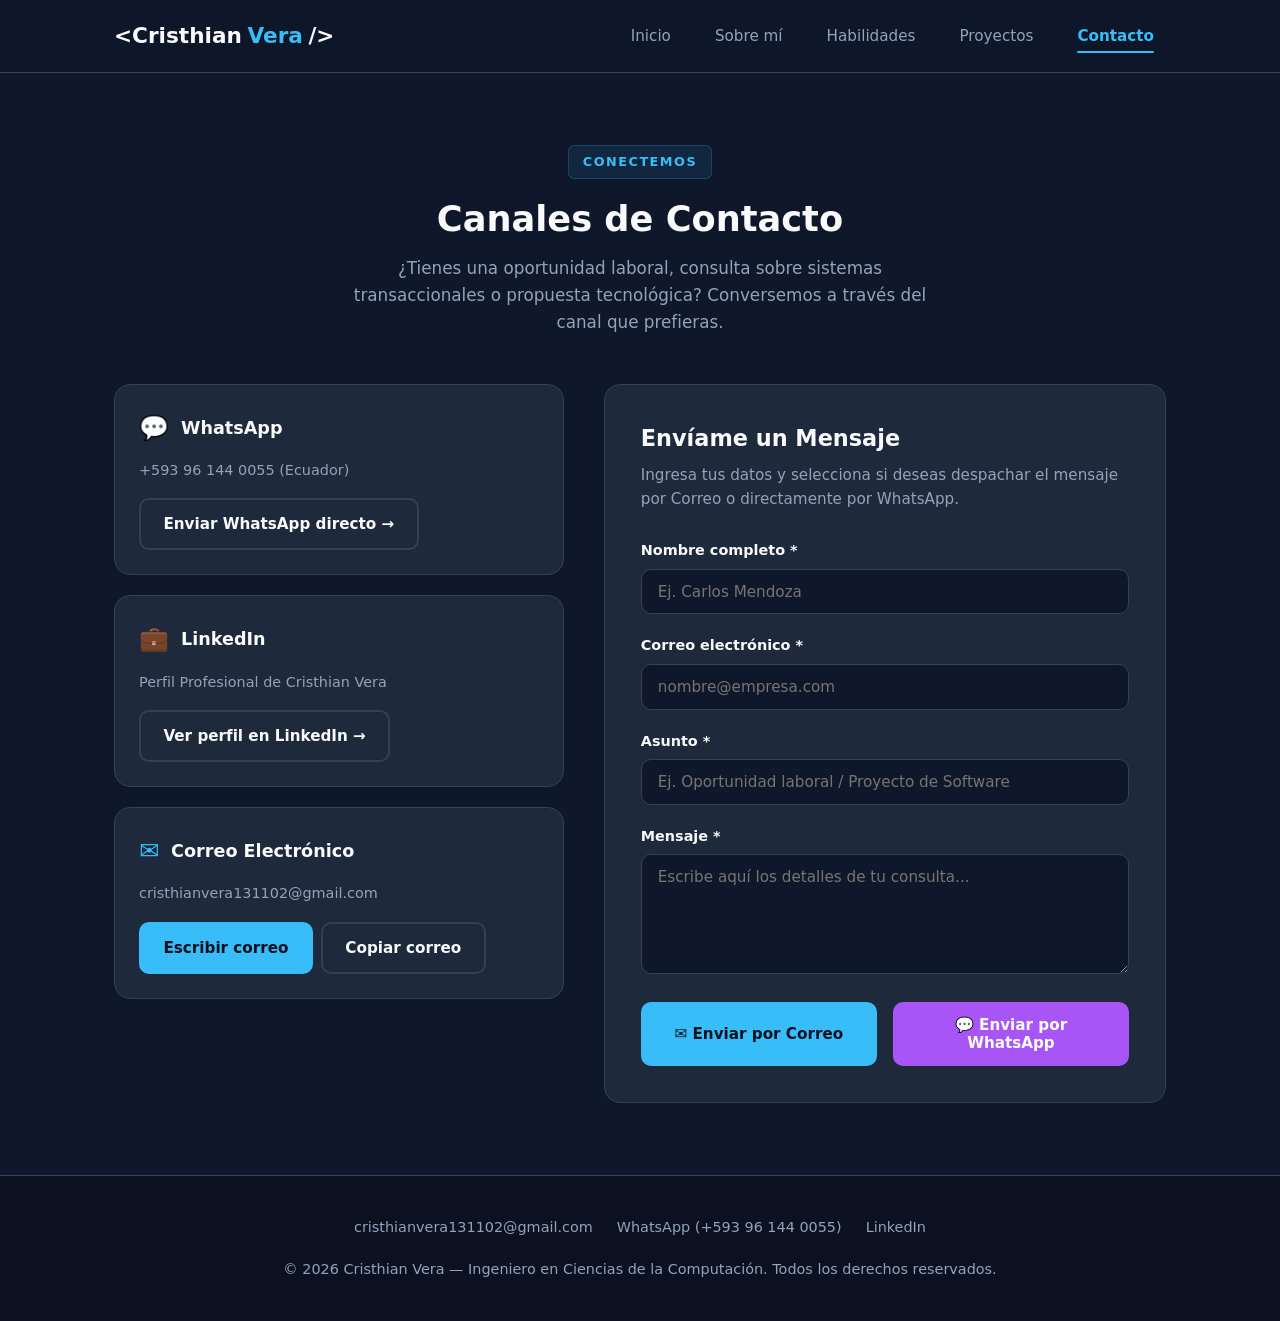
==== contact.html @ 059e5044 "Initial commit: proyecto portafolio" ====
<!DOCTYPE html>
<html lang="es">
<head>
  <meta charset="UTF-8">
  <meta name="viewport" content="width=device-width, initial-scale=1.0">
  <meta name="description" content="Contacta a Cristhian Vera, Ingeniero en Ciencias de la Computación, mediante WhatsApp, correo o LinkedIn.">
  <title>Contacto | Cristhian Vera - Portafolio</title>

  <!-- Hojas de estilo oficiales -->
  <link rel="stylesheet" href="css/global.css">
  <link rel="stylesheet" href="css/pages.css">
</head>
<body>

  <!-- ======================================================================
       ENCABEZADO Y NAVEGACIÓN COMPARTIDA (Idéntico en las 5 páginas)
       ====================================================================== -->
  <header class="site-header">
    <nav class="navbar container">
      <a href="index.html" class="logo">
        &lt;Cristhian<span class="logo-accent">Vera</span>/&gt;
      </a>

      <button class="menu-toggle" id="menu-toggle" aria-label="Abrir menú de navegación" aria-expanded="false">
        ☰
      </button>

      <ul class="nav-menu" id="nav-menu">
        <li><a href="index.html" class="nav-link">Inicio</a></li>
        <li><a href="about.html" class="nav-link">Sobre mí</a></li>
        <li><a href="skills.html" class="nav-link">Habilidades</a></li>
        <li><a href="projects.html" class="nav-link">Proyectos</a></li>
        <li><a href="contact.html" class="nav-link">Contacto</a></li>
      </ul>
    </nav>
  </header>

  <!-- ======================================================================
       CONTENIDO PRINCIPAL: CONTACTO (<main>)
       ====================================================================== -->
  <main class="section">
    <div class="container">
      <div class="section-header">
        <span class="section-tag">Conectemos</span>
        <h1 class="section-title">Canales de Contacto</h1>
        <p class="section-subtitle">
          ¿Tienes una oportunidad laboral, consulta sobre sistemas transaccionales o propuesta tecnológica?
          Conversemos a través del canal que prefieras.
        </p>
      </div>

      <div class="contact-grid">
        <!-- Columna Izquierda: Tarjetas de Canales Directos -->
        <aside class="contact-channels">
          <!-- Canal 1: WhatsApp -->
          <article class="channel-card">
            <div class="channel-header">
              <span class="channel-icon">💬</span>
              <h2 class="channel-title">WhatsApp</h2>
            </div>
            <p class="channel-info">+593 96 144 0055 (Ecuador)</p>
            <div class="channel-actions">
              <a href="https://wa.me/593961440055?text=Hola%20Cristhian,%20vi%20tu%20portafolio%20y%20me%20gustar%C3%ADa%20contactarte" target="_blank" rel="noopener noreferrer" class="btn btn-outline">
                Enviar WhatsApp directo &rarr;
              </a>
            </div>
          </article>

          <!-- Canal 2: LinkedIn -->
          <article class="channel-card">
            <div class="channel-header">
              <span class="channel-icon">💼</span>
              <h2 class="channel-title">LinkedIn</h2>
            </div>
            <p class="channel-info">Perfil Profesional de Cristhian Vera</p>
            <div class="channel-actions">
              <a href="https://www.linkedin.com" target="_blank" rel="noopener noreferrer" class="btn btn-outline">
                Ver perfil en LinkedIn &rarr;
              </a>
            </div>
          </article>

          <!-- Canal 3: Correo Electrónico -->
          <article class="channel-card">
            <div class="channel-header">
              <span class="channel-icon">✉️</span>
              <h2 class="channel-title">Correo Electrónico</h2>
            </div>
            <p class="channel-info">cristhianvera131102@gmail.com</p>
            <div class="channel-actions">
              <a href="mailto:cristhianvera131102@gmail.com" class="btn btn-primary">
                Escribir correo
              </a>
              <!-- Botón interactivo para copiar con Clipboard API en JS -->
              <button type="button" id="copy-email-btn" class="btn btn-outline">
                Copiar correo
              </button>
            </div>
          </article>
        </aside>

        <!-- Columna Derecha: Formulario de Contacto -->
        <section class="contact-form-card">
          <div class="form-header">
            <h2 class="form-title">Envíame un Mensaje</h2>
            <p class="form-subtitle">Ingresa tus datos y selecciona si deseas despachar el mensaje por Correo o directamente por WhatsApp.</p>
          </div>

          <form id="contact-form" class="contact-form" novalidate>
            <!-- Contenedor para mensajes de alerta y validación en vivo -->
            <div id="form-feedback" class="form-feedback" aria-live="polite"></div>

            <!-- Campo: Nombre -->
            <div class="form-group">
              <label for="name" class="form-label">Nombre completo *</label>
              <input type="text" id="name" name="name" class="form-control" placeholder="Ej. Carlos Mendoza" required>
            </div>

            <!-- Campo: Correo -->
            <div class="form-group">
              <label for="email" class="form-label">Correo electrónico *</label>
              <input type="email" id="email" name="email" class="form-control" placeholder="nombre@empresa.com" required>
            </div>

            <!-- Campo: Asunto -->
            <div class="form-group">
              <label for="subject" class="form-label">Asunto *</label>
              <input type="text" id="subject" name="subject" class="form-control" placeholder="Ej. Oportunidad laboral / Proyecto de Software" required>
            </div>

            <!-- Campo: Mensaje -->
            <div class="form-group">
              <label for="message" class="form-label">Mensaje *</label>
              <textarea id="message" name="message" class="form-control" rows="5" placeholder="Escribe aquí los detalles de tu consulta..." required></textarea>
            </div>

            <!-- Botones de Acción Dual: Correo y WhatsApp -->
            <div class="form-actions">
              <button type="submit" class="btn btn-primary">
                ✉️ Enviar por Correo
              </button>
              <button type="button" id="send-whatsapp-btn" class="btn btn-secondary">
                💬 Enviar por WhatsApp
              </button>
            </div>
          </form>
        </section>
      </div>
    </div>
  </main>

  <!-- ======================================================================
       PIE DE PÁGINA COMPARTIDO (Idéntico en las 5 páginas)
       ====================================================================== -->
  <footer class="site-footer">
    <div class="container footer-content">
      <ul class="footer-links">
        <li><a href="mailto:cristhianvera131102@gmail.com">cristhianvera131102@gmail.com</a></li>
        <li><a href="https://wa.me/593961440055" target="_blank" rel="noopener noreferrer">WhatsApp (+593 96 144 0055)</a></li>
        <li><a href="https://www.linkedin.com" target="_blank" rel="noopener noreferrer">LinkedIn</a></li>
      </ul>
      <p>&copy; <span id="current-year"></span> Cristhian Vera — Ingeniero en Ciencias de la Computación. Todos los derechos reservados.</p>
    </div>
  </footer>

  <!-- Scripts: main.js para lógica global y contact.js para validaciones y envíos -->
  <script src="js/main.js"></script>
  <script src="js/contact.js"></script>
</body>
</html>
---- css/global.css ----
/* ==========================================================================
   css/global.css
   Estilos globales, variables de diseño, componentes reutilizables,
   barra de navegación compartida y pie de página.
   ========================================================================== */

/* --------------------------------------------------------------------------
   1. VARIABLES DE DISEÑO (:root)
   Paleta de colores, tipografía, bordes y transiciones globales.
   -------------------------------------------------------------------------- */
:root {
  /* Paleta de colores principal */
  --color-bg: #0f172a;               /* Fondo oscuro principal (slate-900) */
  --color-surface: #1e293b;          /* Superficie de tarjetas y navbar (slate-800) */
  --color-surface-hover: #334155;    /* Superficie activa o hover (slate-700) */
  --color-border: #334155;           /* Bordes suaves */

  /* Colores de énfasis / marca */
  --color-primary: #38bdf8;          /* Azul celeste brillante (sky-400) */
  --color-primary-hover: #0ea5e9;    /* Azul celeste más intenso (sky-500) */
  --color-secondary: #a855f7;        /* Púrpura moderno (purple-500) */
  --color-secondary-hover: #9333ea;  /* Púrpura más intenso */

  /* Colores de texto */
  --color-text: #f8fafc;             /* Texto principal de alto contraste */
  --color-text-muted: #94a3b8;       /* Texto secundario y etiquetas atenuadas */

  /* Colores de estado */
  --color-success: #22c55e;          /* Verde para mensajes exitosos */
  --color-error: #ef4444;            /* Rojo para errores o alertas */

  /* Tipografía */
  --font-main: system-ui, -apple-system, BlinkMacSystemFont, 'Segoe UI', Roboto, Oxygen, Ubuntu, Cantarell, sans-serif;

  /* Redondeos y sombras */
  --radius-sm: 6px;
  --radius-md: 10px;
  --radius-lg: 16px;
  --shadow-sm: 0 1px 3px rgba(0, 0, 0, 0.25);
  --shadow-md: 0 4px 14px rgba(0, 0, 0, 0.35);
  --shadow-lg: 0 10px 25px rgba(0, 0, 0, 0.5);

  /* Transiciones */
  --transition: all 0.25s ease;
}

/* --------------------------------------------------------------------------
   2. RESET UNIVERSAL Y ESTILOS BASE
   -------------------------------------------------------------------------- */
* {
  margin: 0;
  padding: 0;
  box-sizing: border-box;
}

html {
  scroll-behavior: smooth;
}

body {
  background-color: var(--color-bg);
  color: var(--color-text);
  font-family: var(--font-main);
  line-height: 1.6;
  min-height: 100vh;
  display: flex;
  flex-direction: column;
}

/* Permite que el footer se mantenga al final si el contenido es corto */
main {
  flex: 1;
}

img {
  max-width: 100%;
  height: auto;
  display: block;
}

a {
  color: inherit;
  text-decoration: none;
}

/* --------------------------------------------------------------------------
   3. CLASES UTILITARIAS Y DE MAQUETACIÓN
   -------------------------------------------------------------------------- */
.container {
  width: 100%;
  max-width: 1100px;
  margin: 0 auto;
  padding: 0 1.5rem;
}

.section {
  padding: 4.5rem 0;
}

.section-header {
  text-align: center;
  margin-bottom: 3rem;
}

.section-tag {
  display: inline-block;
  font-size: 0.8rem;
  font-weight: 700;
  text-transform: uppercase;
  letter-spacing: 1.5px;
  color: var(--color-primary);
  background-color: rgba(56, 189, 248, 0.1);
  padding: 0.35rem 0.85rem;
  border-radius: var(--radius-sm);
  margin-bottom: 0.75rem;
  border: 1px solid rgba(56, 189, 248, 0.2);
}

.section-title {
  font-size: 2.2rem;
  font-weight: 800;
  color: var(--color-text);
  margin-bottom: 0.5rem;
}

.section-subtitle {
  font-size: 1.05rem;
  color: var(--color-text-muted);
  max-width: 600px;
  margin: 0 auto;
}

/* Botones reutilizables */
.btn {
  display: inline-flex;
  align-items: center;
  justify-content: center;
  gap: 0.5rem;
  font-family: inherit;
  font-size: 0.95rem;
  font-weight: 600;
  text-decoration: none;
  padding: 0.75rem 1.4rem;
  border-radius: var(--radius-md);
  border: 2px solid transparent;
  cursor: pointer;
  transition: var(--transition);
}

.btn-primary {
  background-color: var(--color-primary);
  color: #0b1120;
  border-color: var(--color-primary);
}

.btn-primary:hover {
  background-color: var(--color-primary-hover);
  border-color: var(--color-primary-hover);
  transform: translateY(-2px);
  box-shadow: var(--shadow-md);
}

.btn-secondary {
  background-color: var(--color-secondary);
  color: #ffffff;
  border-color: var(--color-secondary);
}

.btn-secondary:hover {
  background-color: var(--color-secondary-hover);
  border-color: var(--color-secondary-hover);
  transform: translateY(-2px);
  box-shadow: var(--shadow-md);
}

.btn-outline {
  background-color: transparent;
  color: var(--color-text);
  border-color: var(--color-border);
}

.btn-outline:hover {
  background-color: var(--color-surface-hover);
  border-color: var(--color-primary);
  color: var(--color-primary);
  transform: translateY(-2px);
}

/* Insignias de tecnologías (Badges) */
.badge {
  display: inline-block;
  font-size: 0.75rem;
  font-weight: 600;
  padding: 0.3rem 0.7rem;
  border-radius: 9999px;
  background-color: rgba(56, 189, 248, 0.1);
  color: var(--color-primary);
  border: 1px solid rgba(56, 189, 248, 0.25);
}

/* --------------------------------------------------------------------------
   4. ENCABEZADO Y NAVEGACIÓN COMPARTIDA (.site-header)
   -------------------------------------------------------------------------- */
.site-header {
  position: sticky;
  top: 0;
  z-index: 100;
  background-color: rgba(15, 23, 42, 0.92);
  backdrop-filter: blur(10px);
  border-bottom: 1px solid var(--color-border);
}

.navbar {
  display: flex;
  align-items: center;
  justify-content: space-between;
  height: 72px;
}

.logo {
  font-size: 1.35rem;
  font-weight: 800;
  color: var(--color-text);
  display: flex;
  align-items: center;
  gap: 0.35rem;
}

.logo-accent {
  color: var(--color-primary);
}

/* Botón hamburguesa para móviles */
.menu-toggle {
  display: none;
  background: none;
  border: 1px solid var(--color-border);
  border-radius: var(--radius-sm);
  color: var(--color-text);
  font-size: 1.4rem;
  padding: 0.4rem 0.7rem;
  cursor: pointer;
  transition: var(--transition);
}

.menu-toggle:hover {
  background-color: var(--color-surface-hover);
  color: var(--color-primary);
}

/* Menú de navegación */
.nav-menu {
  display: flex;
  list-style: none;
  gap: 1.25rem;
  align-items: center;
}

.nav-link {
  color: var(--color-text-muted);
  font-weight: 500;
  font-size: 0.95rem;
  padding: 0.5rem 0.75rem;
  border-radius: var(--radius-sm);
  transition: var(--transition);
  position: relative;
}

.nav-link:hover {
  color: var(--color-text);
}

/* Estado activo del enlace (marcado por js/main.js) */
.nav-link.active {
  color: var(--color-primary);
  font-weight: 600;
}

.nav-link.active::after {
  content: '';
  position: absolute;
  bottom: 0;
  left: 0.75rem;
  right: 0.75rem;
  height: 2px;
  background-color: var(--color-primary);
  border-radius: 2px;
}

/* --------------------------------------------------------------------------
   5. PIE DE PÁGINA COMPARTIDO (.site-footer)
   -------------------------------------------------------------------------- */
.site-footer {
  background-color: #0b1120;
  border-top: 1px solid var(--color-border);
  padding: 2.5rem 0;
  margin-top: auto;
}

.footer-content {
  display: flex;
  flex-direction: column;
  align-items: center;
  justify-content: center;
  gap: 1.2rem;
  text-align: center;
  font-size: 0.9rem;
  color: var(--color-text-muted);
}

.footer-links {
  display: flex;
  gap: 1.5rem;
  list-style: none;
  flex-wrap: wrap;
  justify-content: center;
}

.footer-links a {
  color: var(--color-text-muted);
  transition: var(--transition);
}

.footer-links a:hover {
  color: var(--color-primary);
}

/* --------------------------------------------------------------------------
   6. RESPONSIVE DESIGN (Media Queries para Navegación Móvil)
   -------------------------------------------------------------------------- */
@media (max-width: 768px) {
  .menu-toggle {
    display: inline-block;
  }

  .nav-menu {
    position: absolute;
    top: 72px;
    left: 0;
    right: 0;
    background-color: var(--color-surface);
    flex-direction: column;
    align-items: stretch;
    padding: 1.25rem 1.5rem;
    gap: 0.5rem;
    border-bottom: 1px solid var(--color-border);
    box-shadow: var(--shadow-lg);
    display: none; /* Oculto por defecto en móvil */
  }

  /* Clase agregada por js/main.js para desplegar el menú */
  .nav-menu.open {
    display: flex;
  }

  .nav-link {
    padding: 0.75rem 1rem;
    border-radius: var(--radius-md);
  }

  .nav-link:hover {
    background-color: var(--color-surface-hover);
  }

  .nav-link.active {
    background-color: rgba(56, 189, 248, 0.12);
  }

  .nav-link.active::after {
    display: none; /* En móvil se usa el fondo en vez del subrayado */
  }
}
---- css/pages.css ----
/* ==========================================================================
   css/pages.css
   Estilos específicos para el contenido de cada página (<main>):
   1. Inicio (Hero y Highlights)
   2. Sobre mí (Biografía y Línea de Tiempo)
   3. Habilidades (Categorías y Barras de Progreso)
   4. Proyectos (Galería de Tarjetas)
   5. Contacto (Canales Directos y Formulario)
   ========================================================================== */

/* ==========================================================================
   1. PÁGINA: INICIO (index.html)
   ========================================================================== */

/* Sección Hero */
.hero {
  padding: 5rem 0 4rem;
}

.hero-grid {
  display: grid;
  grid-template-columns: 1.2fr 0.8fr;
  align-items: center;
  gap: 3rem;
}

.hero-greeting {
  font-size: 1.1rem;
  font-weight: 600;
  color: var(--color-primary);
  margin-bottom: 0.5rem;
}

.hero-name {
  font-size: 3rem;
  font-weight: 800;
  line-height: 1.15;
  color: var(--color-text);
  margin-bottom: 0.75rem;
}

.hero-role {
  font-size: 1.4rem;
  font-weight: 600;
  color: var(--color-text-muted);
  margin-bottom: 1.25rem;
}

.hero-role span {
  color: var(--color-secondary);
}

.hero-desc {
  font-size: 1.05rem;
  color: var(--color-text-muted);
  line-height: 1.7;
  margin-bottom: 2rem;
  max-width: 520px;
}

.hero-actions {
  display: flex;
  gap: 1rem;
  flex-wrap: wrap;
}

/* Avatar / Imagen del Hero */
.hero-visual {
  display: flex;
  justify-content: center;
  align-items: center;
}

.hero-avatar-wrapper {
  position: relative;
  width: 280px;
  height: 280px;
  border-radius: 50%;
  padding: 8px;
  background: linear-gradient(135deg, var(--color-primary), var(--color-secondary));
  box-shadow: 0 0 35px rgba(56, 189, 248, 0.25);
}

.hero-avatar {
  width: 100%;
  height: 100%;
  border-radius: 50%;
  object-fit: cover;
  object-position: center 18%;
  background-color: var(--color-surface);
}

/* Sección Resumen / Highlights */
.highlights-grid {
  display: grid;
  grid-template-columns: repeat(3, 1fr);
  gap: 1.75rem;
}

.highlight-card {
  background-color: var(--color-surface);
  border: 1px solid var(--color-border);
  border-radius: var(--radius-lg);
  padding: 2rem;
  transition: var(--transition);
  display: flex;
  flex-direction: column;
  gap: 0.75rem;
}

.highlight-card:hover {
  transform: translateY(-4px);
  border-color: var(--color-primary);
  box-shadow: var(--shadow-md);
}

.highlight-icon {
  font-size: 2rem;
  color: var(--color-primary);
  margin-bottom: 0.25rem;
}

.highlight-title {
  font-size: 1.2rem;
  font-weight: 700;
  color: var(--color-text);
}

.highlight-text {
  font-size: 0.95rem;
  color: var(--color-text-muted);
  line-height: 1.6;
}

/* ==========================================================================
   2. PÁGINA: SOBRE MÍ (about.html)
   ========================================================================== */

.about-grid {
  display: grid;
  grid-template-columns: 1fr 1fr;
  gap: 3rem;
  align-items: start;
}

.about-bio-card {
  background-color: var(--color-surface);
  border: 1px solid var(--color-border);
  border-radius: var(--radius-lg);
  padding: 2.25rem;
  display: flex;
  flex-direction: column;
  gap: 1.25rem;
}

.about-bio-title {
  font-size: 1.4rem;
  font-weight: 700;
  color: var(--color-text);
}

.about-bio-text {
  color: var(--color-text-muted);
  line-height: 1.7;
  font-size: 1rem;
}

.about-bio-details {
  list-style: none;
  display: flex;
  flex-direction: column;
  gap: 0.6rem;
  padding: 1rem 0;
  border-top: 1px solid var(--color-border);
  border-bottom: 1px solid var(--color-border);
}

.about-bio-details li {
  display: flex;
  justify-content: space-between;
  font-size: 0.95rem;
}

.about-bio-details strong {
  color: var(--color-text);
}

.about-bio-details span {
  color: var(--color-text-muted);
}

/* Línea de Tiempo (Timeline) */
.timeline-card {
  background-color: var(--color-surface);
  border: 1px solid var(--color-border);
  border-radius: var(--radius-lg);
  padding: 2.25rem;
}

.timeline-header {
  font-size: 1.4rem;
  font-weight: 700;
  color: var(--color-text);
  margin-bottom: 1.75rem;
}

.timeline-list {
  position: relative;
  list-style: none;
  padding-left: 1.5rem;
  border-left: 2px solid var(--color-border);
  display: flex;
  flex-direction: column;
  gap: 2rem;
}

.timeline-item {
  position: relative;
}

.timeline-item::before {
  content: '';
  position: absolute;
  left: calc(-1.5rem - 6px);
  top: 5px;
  width: 10px;
  height: 10px;
  border-radius: 50%;
  background-color: var(--color-primary);
  box-shadow: 0 0 0 4px rgba(56, 189, 248, 0.2);
}

.timeline-date {
  display: inline-block;
  font-size: 0.8rem;
  font-weight: 700;
  color: var(--color-primary);
  margin-bottom: 0.25rem;
}

.timeline-role {
  font-size: 1.1rem;
  font-weight: 700;
  color: var(--color-text);
}

.timeline-place {
  font-size: 0.9rem;
  color: var(--color-secondary);
  font-weight: 600;
  margin-bottom: 0.5rem;
}

.timeline-desc {
  font-size: 0.9rem;
  color: var(--color-text-muted);
  line-height: 1.6;
}

/* ==========================================================================
   3. PÁGINA: HABILIDADES (skills.html)
   ========================================================================== */

.skills-grid {
  display: grid;
  grid-template-columns: repeat(3, 1fr);
  gap: 2rem;
}

.skill-category {
  background-color: var(--color-surface);
  border: 1px solid var(--color-border);
  border-radius: var(--radius-lg);
  padding: 2rem;
  display: flex;
  flex-direction: column;
  gap: 1.5rem;
}

.skill-category-title {
  font-size: 1.25rem;
  font-weight: 700;
  color: var(--color-text);
  display: flex;
  align-items: center;
  gap: 0.6rem;
  padding-bottom: 0.75rem;
  border-bottom: 1px solid var(--color-border);
}

.skill-items-list {
  display: flex;
  flex-direction: column;
  gap: 1.25rem;
}

.skill-item {
  display: flex;
  flex-direction: column;
  gap: 0.4rem;
}

.skill-info {
  display: flex;
  justify-content: space-between;
  font-size: 0.9rem;
}

.skill-name {
  font-weight: 600;
  color: var(--color-text);
}

.skill-percentage {
  font-weight: 700;
  color: var(--color-primary);
}

.progress-bar {
  width: 100%;
  height: 8px;
  background-color: #0f172a;
  border-radius: 9999px;
  overflow: hidden;
  border: 1px solid rgba(255, 255, 255, 0.05);
}

.progress-fill {
  height: 100%;
  background: linear-gradient(90deg, var(--color-primary), var(--color-secondary));
  border-radius: 9999px;
  transition: width 1s ease-in-out;
}

/* ==========================================================================
   4. PÁGINA: PROYECTOS (projects.html)
   ========================================================================== */

.projects-grid {
  display: grid;
  grid-template-columns: repeat(3, 1fr);
  gap: 2rem;
}

.project-card {
  background-color: var(--color-surface);
  border: 1px solid var(--color-border);
  border-radius: var(--radius-lg);
  overflow: hidden;
  display: flex;
  flex-direction: column;
  transition: var(--transition);
}

.project-card:hover {
  transform: translateY(-6px);
  border-color: var(--color-primary);
  box-shadow: var(--shadow-lg);
}

.project-img-wrapper {
  width: 100%;
  height: 200px;
  background-color: #0b1120;
  overflow: hidden;
  position: relative;
}

.project-img {
  width: 100%;
  height: 100%;
  object-fit: cover;
  transition: transform 0.4s ease;
}

.project-card:hover .project-img {
  transform: scale(1.05);
}

.project-body {
  padding: 1.75rem;
  display: flex;
  flex-direction: column;
  flex: 1;
  gap: 1rem;
}

.project-title {
  font-size: 1.25rem;
  font-weight: 700;
  color: var(--color-text);
}

.project-desc {
  font-size: 0.95rem;
  color: var(--color-text-muted);
  line-height: 1.6;
  flex: 1;
}

.project-badges {
  display: flex;
  flex-wrap: wrap;
  gap: 0.5rem;
}

.project-links {
  display: flex;
  gap: 0.75rem;
  margin-top: 0.5rem;
}

.project-links .btn {
  flex: 1;
  padding: 0.6rem 0.9rem;
  font-size: 0.85rem;
}

/* ==========================================================================
   5. PÁGINA: CONTACTO (contact.html)
   ========================================================================== */

.contact-grid {
  display: grid;
  grid-template-columns: 1fr 1.25fr;
  gap: 2.5rem;
  align-items: start;
}

/* Columna Izquierda: Canales Directos */
.contact-channels {
  display: flex;
  flex-direction: column;
  gap: 1.25rem;
}

.channel-card {
  background-color: var(--color-surface);
  border: 1px solid var(--color-border);
  border-radius: var(--radius-lg);
  padding: 1.5rem;
  display: flex;
  flex-direction: column;
  gap: 0.75rem;
  transition: var(--transition);
}

.channel-card:hover {
  border-color: var(--color-primary);
  transform: translateY(-2px);
}

.channel-header {
  display: flex;
  align-items: center;
  gap: 0.75rem;
}

.channel-icon {
  font-size: 1.5rem;
  color: var(--color-primary);
}

.channel-title {
  font-size: 1.1rem;
  font-weight: 700;
  color: var(--color-text);
}

.channel-info {
  font-size: 0.9rem;
  color: var(--color-text-muted);
  word-break: break-all;
}

.channel-actions {
  display: flex;
  gap: 0.5rem;
  flex-wrap: wrap;
  margin-top: 0.25rem;
}

/* Columna Derecha: Tarjeta del Formulario */
.contact-form-card {
  background-color: var(--color-surface);
  border: 1px solid var(--color-border);
  border-radius: var(--radius-lg);
  padding: 2.25rem;
}

.form-header {
  margin-bottom: 1.75rem;
}

.form-title {
  font-size: 1.4rem;
  font-weight: 700;
  color: var(--color-text);
  margin-bottom: 0.4rem;
}

.form-subtitle {
  font-size: 0.95rem;
  color: var(--color-text-muted);
}

.contact-form {
  display: flex;
  flex-direction: column;
  gap: 1.25rem;
}

.form-group {
  display: flex;
  flex-direction: column;
  gap: 0.4rem;
}

.form-label {
  font-size: 0.9rem;
  font-weight: 600;
  color: var(--color-text);
}

.form-control {
  width: 100%;
  padding: 0.8rem 1rem;
  font-family: inherit;
  font-size: 0.95rem;
  color: var(--color-text);
  background-color: #0f172a;
  border: 1px solid var(--color-border);
  border-radius: var(--radius-md);
  outline: none;
  transition: var(--transition);
}

.form-control:focus {
  border-color: var(--color-primary);
  box-shadow: 0 0 0 3px rgba(56, 189, 248, 0.2);
}

textarea.form-control {
  resize: vertical;
  min-height: 120px;
}

/* Mensajes de retroalimentación (Feedback) */
.form-feedback {
  display: none;
  padding: 0.9rem 1.1rem;
  border-radius: var(--radius-md);
  font-size: 0.9rem;
  font-weight: 500;
}

.form-feedback.success {
  display: block;
  background-color: rgba(34, 197, 94, 0.15);
  border: 1px solid var(--color-success);
  color: #86efac;
}

.form-feedback.error {
  display: block;
  background-color: rgba(239, 68, 68, 0.15);
  border: 1px solid var(--color-error);
  color: #fca5a5;
}

/* Botones del formulario */
.form-actions {
  display: grid;
  grid-template-columns: 1fr 1fr;
  gap: 1rem;
  margin-top: 0.5rem;
}

/* ==========================================================================
   6. RESPONSIVE DESIGN PARA PÁGINAS ESPECÍFICAS
   ========================================================================== */

/* Tablets y pantallas medianas */
@media (max-width: 992px) {
  .hero-grid {
    grid-template-columns: 1fr;
    text-align: center;
    gap: 2.5rem;
  }

  .hero-desc {
    margin-left: auto;
    margin-right: auto;
  }

  .hero-actions {
    justify-content: center;
  }

  .highlights-grid,
  .skills-grid,
  .projects-grid {
    grid-template-columns: repeat(2, 1fr);
  }

  .about-grid,
  .contact-grid {
    grid-template-columns: 1fr;
  }
}

/* Móviles */
@media (max-width: 640px) {
  .hero-name {
    font-size: 2.2rem;
  }

  .hero-role {
    font-size: 1.15rem;
  }

  .hero-avatar-wrapper {
    width: 220px;
    height: 220px;
  }

  .highlights-grid,
  .skills-grid,
  .projects-grid {
    grid-template-columns: 1fr;
  }

  .form-actions {
    grid-template-columns: 1fr;
  }
}
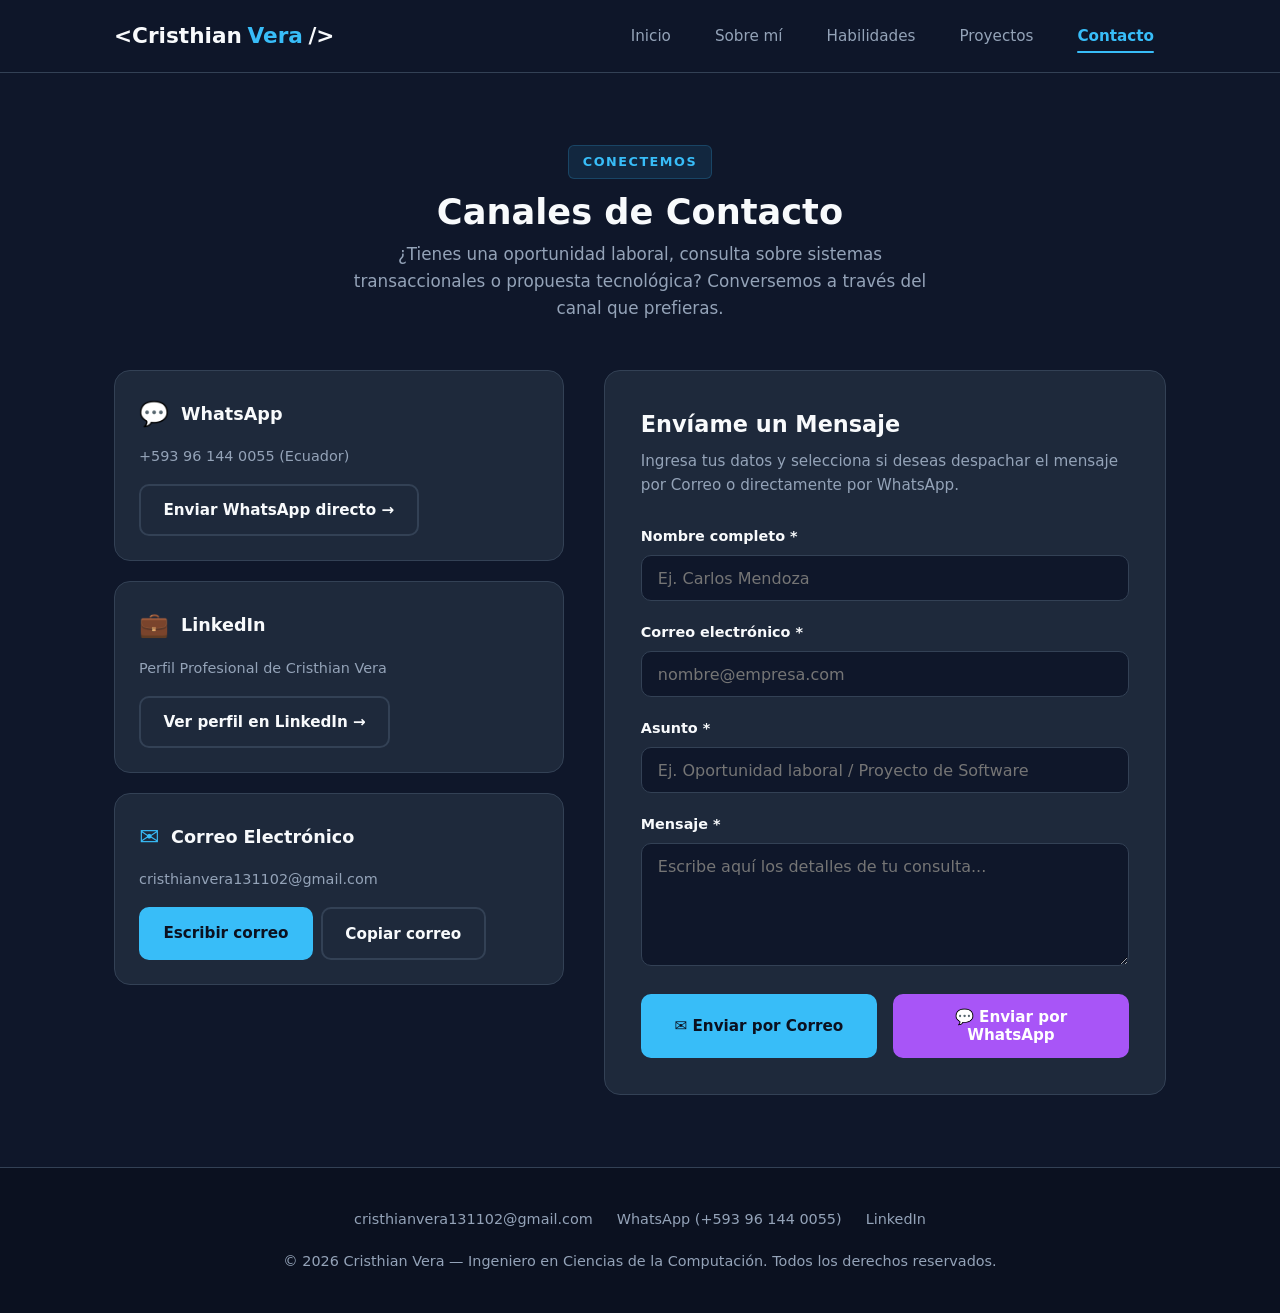
==== commit 3e715de4: "Optimización de visualizacion en formato movil" ====
--- a/contact.html
+++ b/contact.html
@@ -1,15 +1,18 @@
 <!DOCTYPE html>
 <html lang="es">
+
 <head>
   <meta charset="UTF-8">
   <meta name="viewport" content="width=device-width, initial-scale=1.0">
-  <meta name="description" content="Contacta a Cristhian Vera, Ingeniero en Ciencias de la Computación, mediante WhatsApp, correo o LinkedIn.">
+  <meta name="description"
+    content="Contacta a Cristhian Vera, Ingeniero en Ciencias de la Computación, mediante WhatsApp, correo o LinkedIn.">
   <title>Contacto | Cristhian Vera - Portafolio</title>
 
   <!-- Hojas de estilo oficiales -->
   <link rel="stylesheet" href="css/global.css">
   <link rel="stylesheet" href="css/pages.css">
 </head>
+
 <body>
 
   <!-- ======================================================================
@@ -60,7 +63,8 @@
             </div>
             <p class="channel-info">+593 96 144 0055 (Ecuador)</p>
             <div class="channel-actions">
-              <a href="https://wa.me/593961440055?text=Hola%20Cristhian,%20vi%20tu%20portafolio%20y%20me%20gustar%C3%ADa%20contactarte" target="_blank" rel="noopener noreferrer" class="btn btn-outline">
+              <a href="https://wa.me/593961440055?text=Hola%20Cristhian,%20vi%20tu%20portafolio%20y%20me%20gustar%C3%ADa%20contactarte"
+                target="_blank" rel="noopener noreferrer" class="btn btn-outline">
                 Enviar WhatsApp directo &rarr;
               </a>
             </div>
@@ -103,7 +107,8 @@
         <section class="contact-form-card">
           <div class="form-header">
             <h2 class="form-title">Envíame un Mensaje</h2>
-            <p class="form-subtitle">Ingresa tus datos y selecciona si deseas despachar el mensaje por Correo o directamente por WhatsApp.</p>
+            <p class="form-subtitle">Ingresa tus datos y selecciona si deseas despachar el mensaje por Correo o
+              directamente por WhatsApp.</p>
           </div>
 
           <form id="contact-form" class="contact-form" novalidate>
@@ -113,25 +118,29 @@
             <!-- Campo: Nombre -->
             <div class="form-group">
               <label for="name" class="form-label">Nombre completo *</label>
-              <input type="text" id="name" name="name" class="form-control" placeholder="Ej. Carlos Mendoza" required>
+              <input type="text" id="name" name="name" class="form-control" placeholder="Ej. Carlos Mendoza"
+                autocomplete="name" required>
             </div>
 
             <!-- Campo: Correo -->
             <div class="form-group">
               <label for="email" class="form-label">Correo electrónico *</label>
-              <input type="email" id="email" name="email" class="form-control" placeholder="nombre@empresa.com" required>
+              <input type="email" id="email" name="email" class="form-control" placeholder="nombre@empresa.com"
+                autocomplete="email" inputmode="email" required>
             </div>
 
             <!-- Campo: Asunto -->
             <div class="form-group">
               <label for="subject" class="form-label">Asunto *</label>
-              <input type="text" id="subject" name="subject" class="form-control" placeholder="Ej. Oportunidad laboral / Proyecto de Software" required>
+              <input type="text" id="subject" name="subject" class="form-control"
+                placeholder="Ej. Oportunidad laboral / Proyecto de Software" required>
             </div>
 
             <!-- Campo: Mensaje -->
             <div class="form-group">
               <label for="message" class="form-label">Mensaje *</label>
-              <textarea id="message" name="message" class="form-control" rows="5" placeholder="Escribe aquí los detalles de tu consulta..." required></textarea>
+              <textarea id="message" name="message" class="form-control" rows="5"
+                placeholder="Escribe aquí los detalles de tu consulta..." required></textarea>
             </div>
 
             <!-- Botones de Acción Dual: Correo y WhatsApp -->
@@ -156,10 +165,12 @@
     <div class="container footer-content">
       <ul class="footer-links">
         <li><a href="mailto:cristhianvera131102@gmail.com">cristhianvera131102@gmail.com</a></li>
-        <li><a href="https://wa.me/593961440055" target="_blank" rel="noopener noreferrer">WhatsApp (+593 96 144 0055)</a></li>
+        <li><a href="https://wa.me/593961440055" target="_blank" rel="noopener noreferrer">WhatsApp (+593 96 144
+            0055)</a></li>
         <li><a href="https://www.linkedin.com" target="_blank" rel="noopener noreferrer">LinkedIn</a></li>
       </ul>
-      <p>&copy; <span id="current-year"></span> Cristhian Vera — Ingeniero en Ciencias de la Computación. Todos los derechos reservados.</p>
+      <p>&copy; <span id="current-year"></span> Cristhian Vera — Ingeniero en Ciencias de la Computación. Todos los
+        derechos reservados.</p>
     </div>
   </footer>
 
@@ -167,4 +178,5 @@
   <script src="js/main.js"></script>
   <script src="js/contact.js"></script>
 </body>
-</html>
+
+</html>
--- a/css/global.css
+++ b/css/global.css
@@ -55,6 +55,8 @@
 
 html {
   scroll-behavior: smooth;
+  -webkit-text-size-adjust: 100%;
+  overflow-x: clip;
 }
 
 body {
@@ -65,6 +67,8 @@
   min-height: 100vh;
   display: flex;
   flex-direction: column;
+  overflow-x: clip;
+  -webkit-tap-highlight-color: rgba(56, 189, 248, 0.18);
 }
 
 /* Permite que el footer se mantenga al final si el contenido es corto */
@@ -117,14 +121,15 @@
 }
 
 .section-title {
-  font-size: 2.2rem;
+  font-size: clamp(1.65rem, 4.5vw, 2.2rem);
   font-weight: 800;
   color: var(--color-text);
+  line-height: 1.2;
   margin-bottom: 0.5rem;
 }
 
 .section-subtitle {
-  font-size: 1.05rem;
+  font-size: clamp(0.95rem, 2.5vw, 1.05rem);
   color: var(--color-text-muted);
   max-width: 600px;
   margin: 0 auto;
@@ -136,10 +141,12 @@
   align-items: center;
   justify-content: center;
   gap: 0.5rem;
+  min-height: 44px;
   font-family: inherit;
   font-size: 0.95rem;
   font-weight: 600;
   text-decoration: none;
+  text-align: center;
   padding: 0.75rem 1.4rem;
   border-radius: var(--radius-md);
   border: 2px solid transparent;
@@ -326,34 +333,61 @@
 }
 
 /* --------------------------------------------------------------------------
-   6. RESPONSIVE DESIGN (Media Queries para Navegación Móvil)
+   6. RESPONSIVE DESIGN (Media Queries para Navegación y Layout Móvil)
    -------------------------------------------------------------------------- */
 @media (max-width: 768px) {
+  .navbar {
+    height: 64px;
+  }
+
+  .logo {
+    font-size: 1.2rem;
+  }
+
   .menu-toggle {
-    display: inline-block;
+    display: inline-flex;
+    align-items: center;
+    justify-content: center;
+    min-width: 44px;
+    min-height: 44px;
+    padding: 0.4rem 0.65rem;
+    line-height: 1;
   }
 
   .nav-menu {
     position: absolute;
-    top: 72px;
+    top: 100%;
     left: 0;
     right: 0;
     background-color: var(--color-surface);
     flex-direction: column;
     align-items: stretch;
-    padding: 1.25rem 1.5rem;
-    gap: 0.5rem;
+    padding: 1rem 1.25rem 1.25rem;
+    gap: 0.4rem;
     border-bottom: 1px solid var(--color-border);
     box-shadow: var(--shadow-lg);
-    display: none; /* Oculto por defecto en móvil */
+    max-height: calc(100dvh - 64px);
+    overflow-y: auto;
+    display: flex;
+    opacity: 0;
+    visibility: hidden;
+    pointer-events: none;
+    transform: translateY(-8px);
+    transition: opacity 0.2s ease, transform 0.2s ease, visibility 0.2s ease;
   }
 
   /* Clase agregada por js/main.js para desplegar el menú */
   .nav-menu.open {
+    opacity: 1;
+    visibility: visible;
+    pointer-events: auto;
+    transform: translateY(0);
+  }
+
+  .nav-link {
     display: flex;
-  }
-
-  .nav-link {
+    align-items: center;
+    min-height: 44px;
     padding: 0.75rem 1rem;
     border-radius: var(--radius-md);
   }
@@ -370,3 +404,64 @@
     display: none; /* En móvil se usa el fondo en vez del subrayado */
   }
 }
+
+@media (max-width: 640px) {
+  .container {
+    padding: 0 1rem;
+  }
+
+  .section {
+    padding: 2.75rem 0;
+  }
+
+  .section-header {
+    margin-bottom: 2rem;
+  }
+
+  .site-footer {
+    padding: 2rem 0;
+  }
+
+  .footer-links {
+    flex-direction: column;
+    gap: 0.5rem;
+    width: 100%;
+  }
+
+  .footer-links a {
+    display: inline-flex;
+    align-items: center;
+    justify-content: center;
+    min-height: 40px;
+    padding: 0.25rem 0.5rem;
+    word-break: break-word;
+  }
+}
+
+@media (max-width: 380px) {
+  .logo {
+    font-size: 1.05rem;
+  }
+}
+
+@media (hover: none) {
+  .btn-primary:hover,
+  .btn-secondary:hover,
+  .btn-outline:hover {
+    transform: none;
+    box-shadow: none;
+  }
+}
+
+@media (prefers-reduced-motion: reduce) {
+  html {
+    scroll-behavior: auto;
+  }
+
+  *,
+  *::before,
+  *::after {
+    transition-duration: 0.01ms !important;
+    animation-duration: 0.01ms !important;
+  }
+}
--- a/css/pages.css
+++ b/css/pages.css
@@ -32,7 +32,7 @@
 }
 
 .hero-name {
-  font-size: 3rem;
+  font-size: clamp(1.95rem, 6.5vw, 3rem);
   font-weight: 800;
   line-height: 1.15;
   color: var(--color-text);
@@ -40,7 +40,7 @@
 }
 
 .hero-role {
-  font-size: 1.4rem;
+  font-size: clamp(1.1rem, 3.5vw, 1.4rem);
   font-weight: 600;
   color: var(--color-text-muted);
   margin-bottom: 1.25rem;
@@ -178,6 +178,9 @@
 .about-bio-details li {
   display: flex;
   justify-content: space-between;
+  align-items: baseline;
+  flex-wrap: wrap;
+  gap: 0.35rem 1rem;
   font-size: 0.95rem;
 }
 
@@ -187,6 +190,7 @@
 
 .about-bio-details span {
   color: var(--color-text-muted);
+  word-break: break-word;
 }
 
 /* Línea de Tiempo (Timeline) */
@@ -303,6 +307,8 @@
 .skill-info {
   display: flex;
   justify-content: space-between;
+  align-items: baseline;
+  gap: 0.75rem;
   font-size: 0.9rem;
 }
 
@@ -314,6 +320,7 @@
 .skill-percentage {
   font-weight: 700;
   color: var(--color-primary);
+  flex-shrink: 0;
 }
 
 .progress-bar {
@@ -526,7 +533,7 @@
   width: 100%;
   padding: 0.8rem 1rem;
   font-family: inherit;
-  font-size: 0.95rem;
+  font-size: 1rem; /* Evita zoom automático en iOS al enfocar */
   color: var(--color-text);
   background-color: #0f172a;
   border: 1px solid var(--color-border);
@@ -582,10 +589,19 @@
 
 /* Tablets y pantallas medianas */
 @media (max-width: 992px) {
+  .hero {
+    padding: 3rem 0 2.5rem;
+  }
+
   .hero-grid {
     grid-template-columns: 1fr;
     text-align: center;
-    gap: 2.5rem;
+    gap: 2rem;
+  }
+
+  /* En pantallas pequeñas/medianas, la foto va primero para destacar el perfil */
+  .hero-visual {
+    order: -1;
   }
 
   .hero-desc {
@@ -601,36 +617,125 @@
   .skills-grid,
   .projects-grid {
     grid-template-columns: repeat(2, 1fr);
+    gap: 1.5rem;
   }
 
   .about-grid,
   .contact-grid {
     grid-template-columns: 1fr;
+    gap: 2rem;
   }
 }
 
 /* Móviles */
 @media (max-width: 640px) {
-  .hero-name {
-    font-size: 2.2rem;
-  }
-
-  .hero-role {
-    font-size: 1.15rem;
+  .hero {
+    padding: 2rem 0;
+  }
+
+  .hero-grid {
+    gap: 1.5rem;
   }
 
   .hero-avatar-wrapper {
-    width: 220px;
-    height: 220px;
+    width: 185px;
+    height: 185px;
+    padding: 6px;
+  }
+
+  .hero-desc {
+    font-size: 0.98rem;
+    margin-bottom: 1.5rem;
   }
 
   .highlights-grid,
   .skills-grid,
   .projects-grid {
     grid-template-columns: 1fr;
+    gap: 1.25rem;
+  }
+
+  .highlight-card,
+  .about-bio-card,
+  .timeline-card,
+  .skill-category,
+  .contact-form-card {
+    padding: 1.35rem;
+  }
+
+  .channel-card {
+    padding: 1.25rem;
+  }
+
+  .about-grid,
+  .contact-grid {
+    gap: 1.5rem;
+  }
+
+  .about-bio-details li {
+    flex-direction: column;
+    align-items: flex-start;
+    gap: 0.15rem;
+  }
+
+  .about-bio-card .btn {
+    width: 100%;
+  }
+
+  .timeline-list {
+    padding-left: 1.15rem;
+    gap: 1.5rem;
+  }
+
+  .timeline-item::before {
+    left: calc(-1.15rem - 6px);
+  }
+
+  .skill-category {
+    gap: 1.15rem;
+  }
+
+  .project-img-wrapper {
+    height: auto;
+    aspect-ratio: 600 / 350;
+  }
+
+  .project-body {
+    padding: 1.25rem;
   }
 
   .form-actions {
     grid-template-columns: 1fr;
   }
 }
+
+/* Móviles compactos (<= 480px) */
+@media (max-width: 480px) {
+  .hero-actions {
+    flex-direction: column;
+    width: 100%;
+  }
+
+  .hero-actions .btn,
+  .channel-actions .btn {
+    width: 100%;
+  }
+
+  .channel-actions,
+  .project-links {
+    flex-direction: column;
+  }
+}
+
+@media (hover: none) {
+  .highlight-card:hover,
+  .project-card:hover,
+  .channel-card:hover {
+    transform: none;
+    box-shadow: none;
+  }
+
+  .project-card:hover .project-img {
+    transform: none;
+  }
+}
